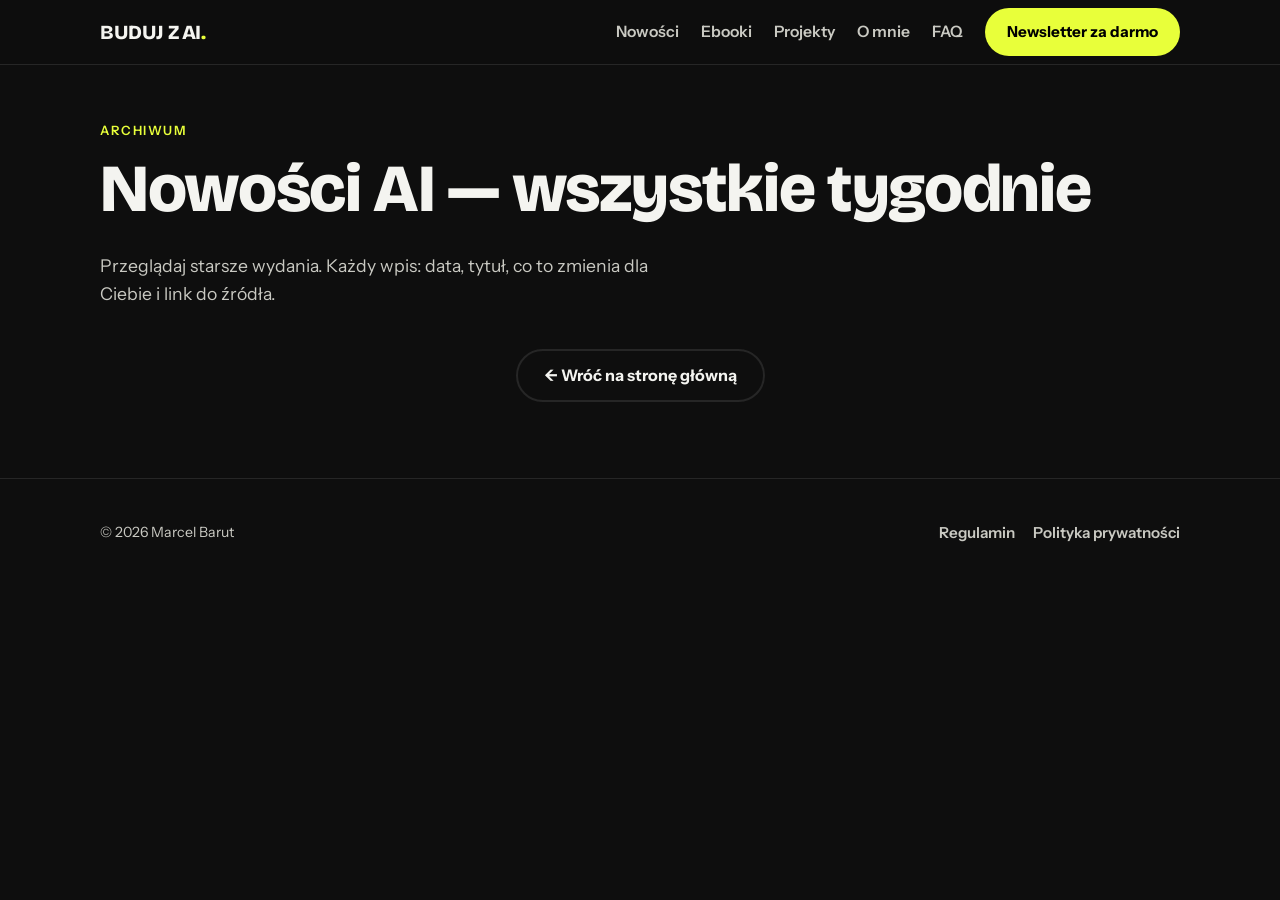
==== nowosci.html @ b07e2231 "Czysty publiczny HTML: placeholdery tylko w ?wip=1 (nie w zrodle) - Elementy niegotowe usuniete z pu" ====
<!DOCTYPE html>
<html lang="pl">
<head>
  <meta charset="UTF-8" />
  <meta name="viewport" content="width=device-width, initial-scale=1" />
  <title>Archiwum nowości AI | Buduj z AI</title>
  <meta name="description" content="Archiwum cotygodniowych nowości AI — wszystkie poprzednie tygodnie w jednym miejscu. Co się zmieniło i co to znaczy dla Ciebie." />
  <meta name="theme-color" content="#0E0E0E" />
  <link rel="canonical" href="https://marzenia42-png.github.io/buduj-z-ai/nowosci.html" />
  <meta property="og:type" content="website" />
  <meta property="og:locale" content="pl_PL" />
  <meta property="og:title" content="Archiwum nowości AI | Buduj z AI" />
  <meta property="og:description" content="Wszystkie cotygodniowe nowości AI w jednym miejscu." />
  <meta property="og:image" content="https://marzenia42-png.github.io/buduj-z-ai/og-image.png" />
  <link rel="preconnect" href="https://fonts.googleapis.com" />
  <link rel="preconnect" href="https://fonts.gstatic.com" crossorigin />
  <link href="https://fonts.googleapis.com/css2?family=Bricolage+Grotesque:opsz,wght@12..96,800&family=Instrument+Sans:wght@400;500;600;700&display=swap" rel="stylesheet" />
  <link rel="stylesheet" href="css/style.css" />
  <script>
  (function () {
    var q = new URLSearchParams(location.search);
    var wip = q.get("wip") === "1";
    var s = wip ? (q.get("styl") || localStorage.getItem("bza-styl") || "a") : "a";
    var file = s === "b" ? "css/editorial.css" : (s === "c" ? "css/light.css" : "css/motion.css");
    document.documentElement.setAttribute("data-styl", s);
    if (wip) document.documentElement.setAttribute("data-wip-mode", "1");
    document.write('<link rel="stylesheet" href="' + file + '" id="theme-extra">');
  })();
  </script>
</head>
<body>
  <a class="skip-link" href="#main">Przejdź do treści</a>

  <header class="header">
    <div class="kontener header__row">
      <a class="logo" href="index.html" aria-label="Buduj z AI — strona główna">BUDUJ Z AI<span class="kropka">.</span></a>
      <button id="nav-toggle" class="nav__toggle" aria-label="Menu" aria-expanded="false" aria-controls="nav">☰</button>
      <nav id="nav" class="nav" aria-label="Główna nawigacja">
        <ul class="nav__links">
          <li><a href="index.html#nowosci">Nowości</a></li>
          <li><a href="index.html#ebooki">Ebooki</a></li>
          <li><a href="index.html#projekty">Projekty</a></li>
          <li><a href="index.html#omnie">O mnie</a></li>
          <li><a href="index.html#faq">FAQ</a></li>
        </ul>
        <a class="btn btn--akcent btn--maly" href="index.html#newsletter">Newsletter za darmo</a>
      </nav>
    </div>
  </header>

  <main id="main">
    <section>
      <div class="kontener">
        <p class="nadtytul">Archiwum</p>
        <h1>Nowości AI — wszystkie tygodnie</h1>
        <p class="hero__sub">Przeglądaj starsze wydania. Każdy wpis: data, tytuł, co to zmienia dla Ciebie i link do źródła.</p>
        <div id="news-archiwum"></div>
        <div class="na-srodku-btn mt-40">
          <a class="btn btn--obrys" href="index.html">← Wróć na stronę główną</a>
        </div>
      </div>
    </section>
  </main>

  <footer class="footer">
    <div class="kontener footer__row">
      <small>© <span id="rok">2026</span> Marcel Barut</small>
      <ul class="footer__links" id="footer-links">
        <li><a href="regulamin.html">Regulamin</a></li>
        <li><a href="polityka-prywatnosci.html">Polityka prywatności</a></li>
      </ul>
    </div>
  </footer>

  <script src="js/config.js"></script>
  <script src="js/app.js"></script>
  <script src="js/wip.js"></script>
</body>
</html>
---- css/style.css ----
/* =========================================================================
   BUDUJ Z AI — arkusz stylów
   Mobile-first. Bez gradientów, bez bibliotek zewnętrznych.
   ========================================================================= */

:root {
  --tlo: #0E0E0E;
  --tekst: #F4F4F0;
  --tekst-2: #C9C9C2;
  --akcent: #E8FF3A;
  --karta: #161616;
  --ramka: #262626;
  --promien: 16px;
  --promien-maly: 12px;
  --maks: 1120px;
  --font-naglowek: "Bricolage Grotesque", system-ui, sans-serif;
  --font-tekst: "Instrument Sans", system-ui, -apple-system, sans-serif;
}

*,
*::before,
*::after { box-sizing: border-box; }

html { scroll-behavior: smooth; }

body {
  margin: 0;
  background: var(--tlo);
  color: var(--tekst);
  font-family: var(--font-tekst);
  font-size: 17px;
  line-height: 1.6;
  -webkit-font-smoothing: antialiased;
  text-rendering: optimizeLegibility;
}

img { max-width: 100%; height: auto; display: block; }

a { color: var(--akcent); text-decoration: none; }
a:hover { text-decoration: underline; }

h1, h2, h3 {
  font-family: var(--font-naglowek);
  font-weight: 800;
  line-height: 1.04;
  letter-spacing: -0.02em;
  margin: 0 0 0.4em;
}

h1 { font-size: clamp(2.2rem, 8vw, 4.2rem); }
h2 { font-size: clamp(1.7rem, 5.5vw, 2.8rem); }
h3 { font-size: clamp(1.15rem, 3.5vw, 1.5rem); }

p { margin: 0 0 1rem; color: var(--tekst-2); }

.kontener {
  width: 100%;
  max-width: var(--maks);
  margin: 0 auto;
  padding: 0 20px;
}

section { padding: 56px 0; }

.nadtytul {
  font-family: var(--font-tekst);
  font-weight: 600;
  text-transform: uppercase;
  letter-spacing: 0.12em;
  font-size: 0.8rem;
  color: var(--akcent);
  margin: 0 0 14px;
}

/* Pomijanie do treści (dostępność) */
.skip-link {
  position: absolute;
  left: -9999px;
  top: 0;
  background: var(--akcent);
  color: #000;
  padding: 10px 16px;
  border-radius: 8px;
  z-index: 200;
}
.skip-link:focus { left: 12px; top: 12px; }

/* Widoczny fokus dla klawiatury */
a:focus-visible,
button:focus-visible,
input:focus-visible,
.btn:focus-visible {
  outline: 3px solid var(--akcent);
  outline-offset: 3px;
}

/* ---------------------------------------------------------------- Przyciski */
.btn {
  display: inline-flex;
  align-items: center;
  justify-content: center;
  gap: 8px;
  min-height: 48px;
  padding: 12px 26px;
  border-radius: 999px;            /* pigułka */
  font-family: var(--font-tekst);
  font-weight: 700;
  font-size: 1rem;
  cursor: pointer;
  border: 2px solid transparent;
  transition: transform .12s ease, background .12s ease, color .12s ease;
}
.btn:hover { text-decoration: none; transform: translateY(-1px); }
.btn:active { transform: translateY(0); }

.btn--akcent { background: var(--akcent); color: #000; }
.btn--akcent:hover { background: #d7ef22; }

.btn--obrys {
  background: transparent;
  color: var(--tekst);
  border-color: var(--ramka);
}
.btn--obrys:hover { border-color: var(--tekst); }

.btn--maly { min-height: 44px; padding: 10px 20px; font-size: .95rem; }

.btn[disabled],
.btn--wylaczony {
  opacity: .55;
  cursor: not-allowed;
  pointer-events: none;
}

/* ---------------------------------------------------------------- Nagłówek */
.header {
  position: sticky;
  top: 0;
  z-index: 100;
  background: rgba(14, 14, 14, 0.9);
  backdrop-filter: saturate(140%) blur(8px);
  border-bottom: 1px solid var(--ramka);
}
.header__row {
  display: flex;
  align-items: center;
  justify-content: space-between;
  min-height: 64px;
  gap: 16px;
}
.logo {
  font-family: var(--font-naglowek);
  font-weight: 800;
  font-size: 1.25rem;
  letter-spacing: -0.02em;
  color: var(--tekst);
}
.logo:hover { text-decoration: none; }
.logo .kropka { color: var(--akcent); }

.nav { display: flex; align-items: center; gap: 22px; }
.nav__links { display: flex; align-items: center; gap: 22px; list-style: none; margin: 0; padding: 0; }
.nav__links a { color: var(--tekst-2); font-weight: 600; font-size: .98rem; }
.nav__links a:hover { color: var(--tekst); text-decoration: none; }

.nav__toggle {
  display: none;
  background: transparent;
  border: 1px solid var(--ramka);
  color: var(--tekst);
  border-radius: 10px;
  width: 46px;
  height: 46px;
  font-size: 1.3rem;
  cursor: pointer;
}

@media (max-width: 860px) {
  .nav__toggle { display: inline-flex; align-items: center; justify-content: center; }
  .nav {
    position: absolute;
    top: 64px;
    left: 0;
    right: 0;
    flex-direction: column;
    align-items: stretch;
    gap: 0;
    background: var(--tlo);
    border-bottom: 1px solid var(--ramka);
    padding: 10px 20px 20px;
    display: none;
  }
  .nav.otwarte { display: flex; }
  .nav__links { flex-direction: column; align-items: stretch; gap: 0; }
  .nav__links a { padding: 14px 0; border-bottom: 1px solid var(--ramka); }
  .nav .btn { margin-top: 14px; }
}

/* ---------------------------------------------------------------- Hero */
.hero { padding-top: 48px; }
.hero__grid { display: grid; gap: 40px; align-items: center; }
.hero__sub { font-size: 1.1rem; max-width: 46ch; }
.hero__akcje { display: flex; flex-wrap: wrap; gap: 12px; margin-top: 26px; }

@media (min-width: 900px) {
  .hero__grid { grid-template-columns: 1.1fr 0.9fr; gap: 56px; }
}

/* Wachlarz okładek w hero */
.waclarz {
  position: relative;
  display: flex;
  justify-content: center;
  align-items: center;
  min-height: 300px;
  padding: 20px 0;
}
.waclarz .cover { width: 180px; position: absolute; box-shadow: 0 18px 40px rgba(0,0,0,.5); }
.waclarz .cover:nth-child(1) { transform: rotate(-12deg) translateX(-80px) translateY(10px); z-index: 1; }
.waclarz .cover:nth-child(2) { transform: rotate(0deg); z-index: 3; }
.waclarz .cover:nth-child(3) { transform: rotate(12deg) translateX(80px) translateY(10px); z-index: 2; }
@media (min-width: 900px) {
  .waclarz .cover { width: 210px; }
}

/* ---------------------------------------------------------------- Okładka (generowana w kodzie) */
.cover {
  container-type: inline-size;         /* jednostki cqw skalują tekst do szerokości okładki */
  aspect-ratio: 3 / 4;
  border-radius: var(--promien-maly);
  border: 1px solid rgba(255,255,255,.12);
  padding: 9cqw;
  display: flex;
  flex-direction: column;
  justify-content: space-between;
  overflow: hidden;
  background: #000;
  color: #fff;
}
.cover__autor {
  font-family: var(--font-tekst);
  font-weight: 600;
  text-transform: lowercase;
  letter-spacing: 0.02em;
  font-size: 5.2cqw;
  line-height: 1.2;
  opacity: .85;
}
.cover__tytul {
  font-family: var(--font-naglowek);
  font-weight: 800;
  letter-spacing: -0.02em;
  line-height: 1.02;
  font-size: 13cqw;                    /* czytelne nawet w miniaturze 100 px */
}
.cover__pasek {
  height: 4.5cqw;
  width: 45%;
  border-radius: 999px;
  background: var(--akcent);
  margin-top: 6cqw;
}

/* ---------------------------------------------------------------- Siatki / karty */
.siatka { display: grid; gap: 20px; }
.siatka--3 { grid-template-columns: 1fr; }
.siatka--ebooki { grid-template-columns: 1fr; }
@media (min-width: 620px) {
  .siatka--3 { grid-template-columns: repeat(2, 1fr); }
  .siatka--ebooki { grid-template-columns: repeat(2, 1fr); }
}
@media (min-width: 940px) {
  .siatka--3 { grid-template-columns: repeat(3, 1fr); }
  .siatka--ebooki { grid-template-columns: repeat(2, 1fr); }
}

.karta {
  background: var(--karta);
  border: 1px solid var(--ramka);
  border-radius: var(--promien);
  padding: 22px;
}

/* Karta nowości */
.news__data { font-size: .85rem; color: var(--akcent); font-weight: 600; margin-bottom: 8px; }
.news__tytul { font-size: 1.15rem; margin-bottom: 8px; }
.news__link { font-weight: 600; font-size: .95rem; }

/* ---------------------------------------------------------------- Jak to działa */
.kroki { display: grid; gap: 16px; grid-template-columns: 1fr; counter-reset: krok; }
@media (min-width: 720px) { .kroki { grid-template-columns: repeat(4, 1fr); } }
.krok { background: var(--karta); border: 1px solid var(--ramka); border-radius: var(--promien); padding: 20px; }
.krok__num {
  display: inline-flex; align-items: center; justify-content: center;
  width: 36px; height: 36px; border-radius: 999px;
  background: var(--akcent); color: #000; font-weight: 800; font-family: var(--font-naglowek);
  margin-bottom: 12px;
}
.krok__tekst { color: var(--tekst); font-weight: 600; }

/* ---------------------------------------------------------------- Ebooki */
.ebook { display: flex; flex-direction: column; gap: 16px; }
.ebook__cover { width: 100%; max-width: 160px; }
.ebook__tytul { font-size: 1.25rem; }
.ebook__punkty { list-style: none; margin: 4px 0 0; padding: 0; }
.ebook__punkty li { position: relative; padding-left: 24px; color: var(--tekst-2); margin-bottom: 8px; }
.ebook__punkty li::before {
  content: ""; position: absolute; left: 0; top: .55em;
  width: 10px; height: 10px; border-radius: 2px; background: var(--akcent);
}
.ebook__stopka { display: flex; align-items: center; justify-content: space-between; gap: 12px; margin-top: auto; flex-wrap: wrap; }
.ebook__cena { font-family: var(--font-naglowek); font-weight: 800; font-size: 1.4rem; color: var(--tekst); }
.badge {
  display: inline-block; font-size: .72rem; font-weight: 700; text-transform: uppercase;
  letter-spacing: .08em; padding: 5px 10px; border-radius: 999px;
  border: 1px solid var(--ramka); color: var(--tekst-2);
}
.badge--wkrotce { border-color: var(--akcent); color: var(--akcent); }

@media (min-width: 620px) {
  .ebook { flex-direction: row; }
  .ebook__cover { flex: 0 0 150px; }
  .ebook__tresc { flex: 1; display: flex; flex-direction: column; }
}

/* ---------------------------------------------------------------- Newsletter */
.newsletter { background: var(--akcent); color: #000; border-radius: var(--promien); padding: 40px 24px; }
.newsletter h2, .newsletter p { color: #000; }
.newsletter p { opacity: .85; }
.newsletter__form { display: grid; gap: 14px; max-width: 520px; margin-top: 22px; }
.pole { display: flex; flex-direction: column; gap: 6px; }
.pole label { font-weight: 700; font-size: .9rem; }
.pole input[type="email"] {
  min-height: 48px; padding: 12px 16px; border-radius: 12px;
  border: 2px solid #000; background: #fff; color: #000; font-size: 1rem; font-family: var(--font-tekst);
}
.zgoda { display: flex; align-items: flex-start; gap: 10px; font-size: .9rem; }
.zgoda input { width: 22px; height: 22px; margin-top: 2px; flex: 0 0 auto; accent-color: #000; }
.zgoda label { font-weight: 500; }
.zgoda a { color: #000; text-decoration: underline; font-weight: 700; }
.newsletter .btn--ciemny { background: #000; color: var(--akcent); border-color: #000; }
.newsletter .btn--ciemny:hover { background: #111; }
.komunikat { font-weight: 700; margin: 4px 0 0; min-height: 1.2em; }
.komunikat--ok { color: #0a5d00; }
.komunikat--blad { color: #8a0000; }
.newsletter__wkrotce {
  font-family: var(--font-naglowek); font-weight: 800; letter-spacing: -0.01em;
  font-size: 1.3rem; color: #000; margin: 22px 0 0;
}

/* ---------------------------------------------------------------- O mnie */
.omnie__grid { display: grid; gap: 28px; align-items: center; }
/* 2 kolumny tylko gdy zdjęcie jest obecne (wstrzykiwane w ?wip=1) */
@media (min-width: 760px) { .omnie__grid:has(.omnie__foto) { grid-template-columns: 240px 1fr; } }
.omnie__foto {
  aspect-ratio: 1 / 1; border-radius: var(--promien); border: 1px dashed var(--ramka);
  background: var(--karta); display: flex; align-items: center; justify-content: center;
  color: var(--tekst-2); text-align: center; padding: 20px; font-size: .9rem;
}

/* ---------------------------------------------------------------- Fragment ebooka */
.fragment {
  background: #F4F4F0; color: #16160f; border-radius: var(--promien);
  padding: 34px 28px; font-family: Georgia, "Times New Roman", serif; line-height: 1.7;
}
.fragment h3 { font-family: Georgia, serif; color: #16160f; letter-spacing: 0; }
.fragment p { color: #2a2a22; }
.fragment__etykieta { font-family: var(--font-tekst); font-weight: 700; text-transform: uppercase; letter-spacing: .1em; font-size: .72rem; color: #5a5a44; margin-bottom: 10px; }

/* ---------------------------------------------------------------- Opinie */
.opinia {
  border: 1px dashed var(--ramka); border-radius: var(--promien);
  padding: 28px; color: var(--tekst-2); min-height: 150px;
  display: flex; align-items: center; justify-content: center; text-align: center;
}

/* ---------------------------------------------------------------- FAQ */
.faq details {
  border: 1px solid var(--ramka); border-radius: var(--promien-maly);
  padding: 4px 18px; margin-bottom: 12px; background: var(--karta);
}
.faq summary {
  cursor: pointer; font-family: var(--font-naglowek); font-weight: 800; letter-spacing: -0.01em;
  font-size: 1.1rem; padding: 14px 0; list-style: none; display: flex; justify-content: space-between; align-items: center; gap: 12px;
}
.faq summary::-webkit-details-marker { display: none; }
.faq summary::after { content: "+"; color: var(--akcent); font-size: 1.5rem; }
.faq details[open] summary::after { content: "–"; }
.faq details p { padding-bottom: 14px; margin: 0; }

/* ---------------------------------------------------------------- Stopka */
.footer { border-top: 1px solid var(--ramka); padding: 40px 0; margin-top: 20px; }
.footer__row { display: flex; flex-wrap: wrap; gap: 20px; justify-content: space-between; align-items: center; }
.footer__links { display: flex; flex-wrap: wrap; gap: 18px; list-style: none; margin: 0; padding: 0; }
.footer__links a { color: var(--tekst-2); font-weight: 600; font-size: .95rem; }
.footer__links a:hover { color: var(--tekst); text-decoration: none; }
.footer small { color: var(--tekst-2); }

/* ---------------------------------------------------------------- Sekcja nagłówek */
.sekcja__head { margin-bottom: 28px; max-width: 60ch; }
.sekcja__head p { margin-top: 6px; }

/* ---------------------------------------------------------------- Tekst prawny (regulamin / polityka) */
.proza { max-width: 760px; }
.proza h2 { margin-top: 40px; }
.proza h3 { margin-top: 26px; }
.proza p, .proza li { color: var(--tekst-2); }
.proza ul, .proza ol { padding-left: 22px; }
.proza li { margin-bottom: 8px; }
.uzupelnij {
  background: rgba(232,255,58,.14); border: 1px solid var(--akcent);
  border-radius: 8px; padding: 2px 8px; color: var(--tekst); font-weight: 600;
}

/* ---------------------------------------------------------------- Pasek tematów (możliwości) */
.topics { border-top: 1px solid var(--ramka); border-bottom: 1px solid var(--ramka); padding: 18px 0; overflow: hidden; }
.topics__row { display: flex; flex-wrap: wrap; gap: 10px; justify-content: center; }
.chip {
  display: inline-flex; align-items: center; gap: 8px;
  padding: 8px 16px; border-radius: 999px;
  border: 1px solid var(--ramka); background: var(--karta);
  color: var(--tekst-2); font-weight: 600; font-size: .9rem;
}
.chip .kropka { color: var(--akcent); }

/* ---------------------------------------------------------------- Projekty / aplikacje (showcase) */
.projekt {
  display: grid; gap: 22px; align-items: center;
  background: var(--karta); border: 1px solid var(--ramka); border-radius: var(--promien);
  padding: 24px; margin-bottom: 20px;
}
@media (min-width: 760px) { .projekt { grid-template-columns: 220px 1fr; } .projekt--odwrot { grid-template-columns: 1fr 220px; } .projekt--odwrot .projekt__media { order: 2; } }
.projekt__tytul { font-size: 1.4rem; margin-bottom: 4px; }
.projekt__meta { display: flex; flex-wrap: wrap; gap: 8px; margin: 2px 0 12px; }
.projekt__akcje { display: flex; flex-wrap: wrap; gap: 10px; margin-top: 16px; }

/* Telefon-makieta renderowana w CSS (bez obrazka) */
.telefon {
  width: 180px; margin: 0 auto; aspect-ratio: 9 / 18;
  border-radius: 28px; border: 7px solid #000;
  background: var(--tlo); box-shadow: 0 16px 40px rgba(0,0,0,.5);
  position: relative; overflow: hidden; display: flex; flex-direction: column;
}
.telefon__ekran { flex: 1; padding: 16px 14px; display: flex; flex-direction: column; gap: 10px; }
.telefon__top { display: flex; align-items: center; justify-content: space-between; font-size: .7rem; color: var(--tekst-2); }
.telefon__xp { font-weight: 800; font-family: var(--font-naglowek); color: var(--akcent); }
.telefon__awatar {
  width: 56px; height: 56px; border-radius: 50%; margin: 6px auto 2px;
  background: var(--akcent); color: #000; display: flex; align-items: center; justify-content: center;
  font-family: var(--font-naglowek); font-weight: 800; font-size: 1.3rem;
}
.telefon__linia { height: 10px; border-radius: 6px; background: var(--karta); border: 1px solid var(--ramka); }
.telefon__linia--k { width: 70%; }
.telefon__pasek { height: 10px; border-radius: 999px; background: #000; border: 1px solid var(--ramka); overflow: hidden; }
.telefon__pasek span { display: block; height: 100%; width: 62%; background: var(--akcent); }
.telefon__btn { margin-top: auto; text-align: center; background: var(--akcent); color: #000; font-weight: 800; border-radius: 999px; padding: 8px; font-size: .8rem; }

/* ---------------------------------------------------------------- Pomocnicze */
.srodek { text-align: center; }
.mt-40 { margin-top: 40px; }
.na-srodku-btn { display: flex; justify-content: center; }
.wizualnie-ukryte {
  position: absolute; width: 1px; height: 1px; padding: 0; margin: -1px;
  overflow: hidden; clip: rect(0,0,0,0); white-space: nowrap; border: 0;
}

/* Elementy niegotowe (z [NAWIASAMI]) — ukryte na live.
   Odsłania je flaga POKAZ_WIP w js/config.js lub ?wip=1 w adresie. */
[data-wip] { display: none !important; }

/* ---------------------------------------------------------------- Przełącznik stylów */
.styl-switch {
  position: fixed; z-index: 150; right: 14px; bottom: 14px;
  display: flex; align-items: center; gap: 6px;
  background: rgba(22,22,22,.92); border: 1px solid var(--ramka);
  border-radius: 999px; padding: 6px 8px; backdrop-filter: blur(6px);
  box-shadow: 0 8px 24px rgba(0,0,0,.4);
}
.styl-switch__label { font-size: .78rem; color: var(--tekst-2); font-weight: 600; padding-left: 6px; }
.styl-switch button {
  border: 1px solid var(--ramka); background: transparent; color: var(--tekst);
  border-radius: 999px; padding: 7px 12px; font-size: .82rem; font-weight: 700;
  cursor: pointer; min-height: 36px; font-family: var(--font-tekst);
}
.styl-switch button:hover { border-color: var(--tekst); }
.styl-switch button[aria-pressed="true"] { background: var(--akcent); color: #000; border-color: var(--akcent); }
@media (max-width: 520px) {
  .styl-switch { right: 8px; bottom: 8px; padding: 5px 6px; gap: 4px; }
  .styl-switch__label { display: none; }
  .styl-switch button { padding: 7px 10px; font-size: .78rem; }
}

@media (prefers-reduced-motion: reduce) {
  * { scroll-behavior: auto !important; transition: none !important; }
}
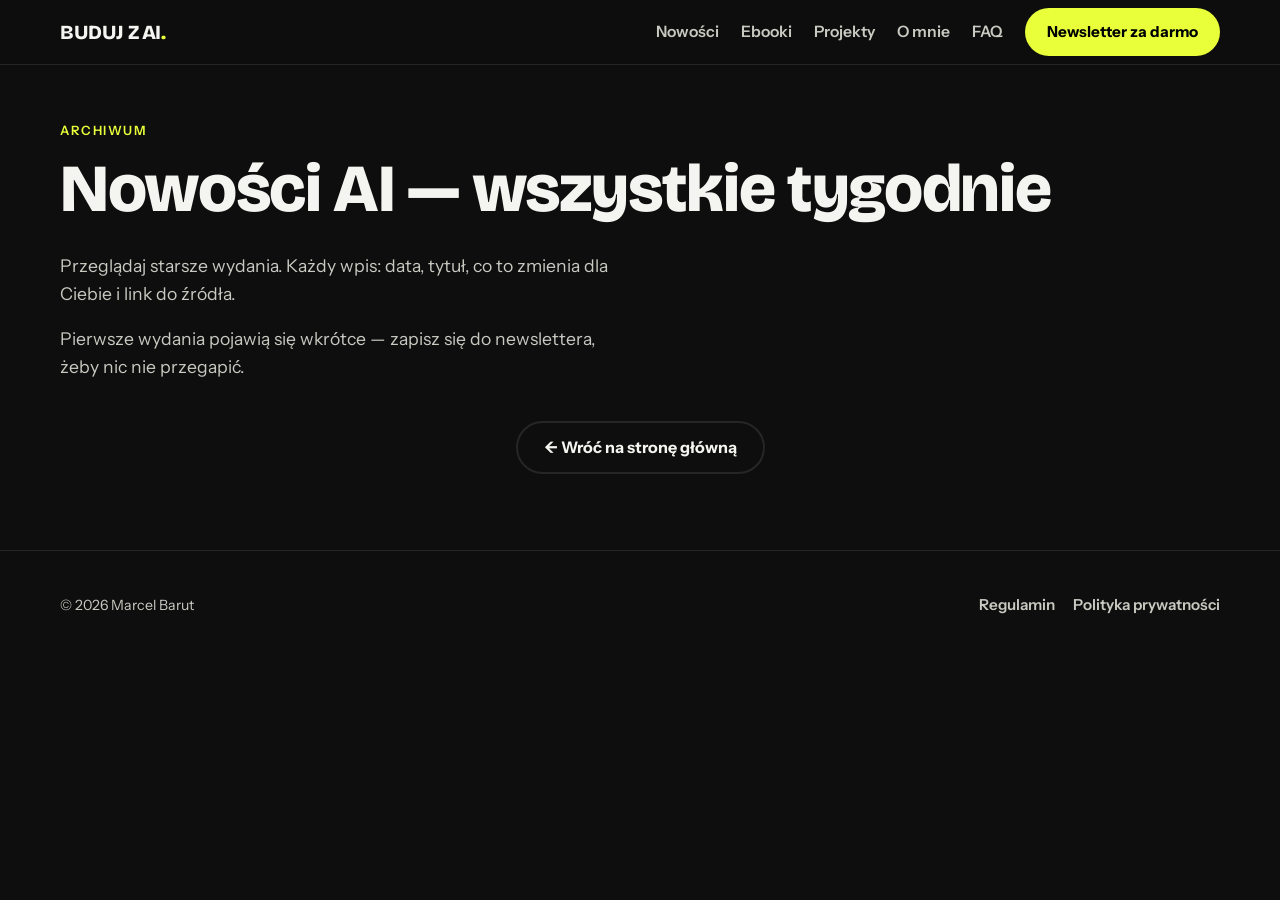
==== commit 80897fe0: "Fix cache + uklad + puste sekcje; zrzuty weryfikacyjne w _review - Cache-busting: wszystkie CSS/JS/J" ====
--- a/nowosci.html
+++ b/nowosci.html
@@ -15,7 +15,7 @@
   <link rel="preconnect" href="https://fonts.googleapis.com" />
   <link rel="preconnect" href="https://fonts.gstatic.com" crossorigin />
   <link href="https://fonts.googleapis.com/css2?family=Bricolage+Grotesque:opsz,wght@12..96,800&family=Instrument+Sans:wght@400;500;600;700&display=swap" rel="stylesheet" />
-  <link rel="stylesheet" href="css/style.css" />
+  <link rel="stylesheet" href="css/style.css?v=7" />
   <script>
   (function () {
     var q = new URLSearchParams(location.search);
@@ -24,7 +24,7 @@
     var file = s === "b" ? "css/editorial.css" : (s === "c" ? "css/light.css" : "css/motion.css");
     document.documentElement.setAttribute("data-styl", s);
     if (wip) document.documentElement.setAttribute("data-wip-mode", "1");
-    document.write('<link rel="stylesheet" href="' + file + '" id="theme-extra">');
+    document.write('<link rel="stylesheet" href="' + file + '?v=7" id="theme-extra">');
   })();
   </script>
 </head>
@@ -72,8 +72,8 @@
     </div>
   </footer>
 
-  <script src="js/config.js"></script>
-  <script src="js/app.js"></script>
-  <script src="js/wip.js"></script>
+  <script src="js/config.js?v=7"></script>
+  <script src="js/app.js?v=7"></script>
+  <script src="js/wip.js?v=7"></script>
 </body>
 </html>
--- a/css/style.css
+++ b/css/style.css
@@ -12,7 +12,7 @@
   --ramka: #262626;
   --promien: 16px;
   --promien-maly: 12px;
-  --maks: 1120px;
+  --maks: 1200px;
   --font-naglowek: "Bricolage Grotesque", system-ui, sans-serif;
   --font-tekst: "Instrument Sans", system-ui, -apple-system, sans-serif;
 }
@@ -30,6 +30,7 @@
   font-family: var(--font-tekst);
   font-size: 17px;
   line-height: 1.6;
+  overflow-x: hidden;            /* żaden element nie wywołuje poziomego scrolla */
   -webkit-font-smoothing: antialiased;
   text-rendering: optimizeLegibility;
 }
@@ -45,10 +46,11 @@
   line-height: 1.04;
   letter-spacing: -0.02em;
   margin: 0 0 0.4em;
-}
-
-h1 { font-size: clamp(2.2rem, 8vw, 4.2rem); }
-h2 { font-size: clamp(1.7rem, 5.5vw, 2.8rem); }
+  overflow-wrap: break-word;       /* długie słowa nie rozpychają layoutu */
+}
+
+h1 { font-size: clamp(1.85rem, 7vw, 4.2rem); }
+h2 { font-size: clamp(1.55rem, 5vw, 2.8rem); }
 h3 { font-size: clamp(1.15rem, 3.5vw, 1.5rem); }
 
 p { margin: 0 0 1rem; color: var(--tekst-2); }
@@ -198,7 +200,8 @@
 
 /* ---------------------------------------------------------------- Hero */
 .hero { padding-top: 48px; }
-.hero__grid { display: grid; gap: 40px; align-items: center; }
+.hero__grid { display: grid; grid-template-columns: 1fr; gap: 40px; align-items: center; }
+.hero__grid > * { min-width: 0; }   /* pozwól kolumnie się zwęzić (tekst zawija, brak poziomego overflow) */
 .hero__sub { font-size: 1.1rem; max-width: 46ch; }
 .hero__akcje { display: flex; flex-wrap: wrap; gap: 12px; margin-top: 26px; }
 
@@ -206,7 +209,7 @@
   .hero__grid { grid-template-columns: 1.1fr 0.9fr; gap: 56px; }
 }
 
-/* Wachlarz okładek w hero */
+/* Wachlarz okładek w hero — stała, umiarkowana szerokość, obok tekstu (nie na nim) */
 .waclarz {
   position: relative;
   display: flex;
@@ -214,13 +217,17 @@
   align-items: center;
   min-height: 300px;
   padding: 20px 0;
-}
-.waclarz .cover { width: 180px; position: absolute; box-shadow: 0 18px 40px rgba(0,0,0,.5); }
-.waclarz .cover:nth-child(1) { transform: rotate(-12deg) translateX(-80px) translateY(10px); z-index: 1; }
+  max-width: 100%;
+  overflow: hidden;
+}
+.waclarz .cover { width: 150px; position: absolute; box-shadow: 0 18px 40px rgba(0,0,0,.5); }
+.waclarz .cover:nth-child(1) { transform: rotate(-11deg) translateX(-62px) translateY(10px); z-index: 1; }
 .waclarz .cover:nth-child(2) { transform: rotate(0deg); z-index: 3; }
-.waclarz .cover:nth-child(3) { transform: rotate(12deg) translateX(80px) translateY(10px); z-index: 2; }
+.waclarz .cover:nth-child(3) { transform: rotate(11deg) translateX(62px) translateY(10px); z-index: 2; }
 @media (min-width: 900px) {
-  .waclarz .cover { width: 210px; }
+  .waclarz .cover { width: 180px; }        /* max ~260 px łącznie z rozsunięciem */
+  .waclarz .cover:nth-child(1) { transform: rotate(-11deg) translateX(-74px) translateY(10px); }
+  .waclarz .cover:nth-child(3) { transform: rotate(11deg) translateX(74px) translateY(10px); }
 }
 
 /* ---------------------------------------------------------------- Okładka (generowana w kodzie) */
@@ -300,7 +307,9 @@
 
 /* ---------------------------------------------------------------- Ebooki */
 .ebook { display: flex; flex-direction: column; gap: 16px; }
-.ebook__cover { width: 100%; max-width: 160px; }
+.ebook__cover { width: 100%; max-width: 140px; }
+/* Okładka ebooka: proporcja 5/8 w ograniczonym kontenerze (nigdy cała karta) */
+.ebook__cover .cover { aspect-ratio: 5 / 8; }
 .ebook__tytul { font-size: 1.25rem; }
 .ebook__punkty { list-style: none; margin: 4px 0 0; padding: 0; }
 .ebook__punkty li { position: relative; padding-left: 24px; color: var(--tekst-2); margin-bottom: 8px; }
@@ -318,9 +327,9 @@
 .badge--wkrotce { border-color: var(--akcent); color: var(--akcent); }
 
 @media (min-width: 620px) {
-  .ebook { flex-direction: row; }
-  .ebook__cover { flex: 0 0 150px; }
-  .ebook__tresc { flex: 1; display: flex; flex-direction: column; }
+  .ebook { flex-direction: row; align-items: flex-start; }
+  .ebook__cover { flex: 0 0 140px; width: 140px; }
+  .ebook__tresc { flex: 1; min-width: 0; display: flex; flex-direction: column; }
 }
 
 /* ---------------------------------------------------------------- Newsletter */
@@ -349,7 +358,8 @@
 }
 
 /* ---------------------------------------------------------------- O mnie */
-.omnie__grid { display: grid; gap: 28px; align-items: center; }
+.omnie__grid { display: grid; grid-template-columns: 1fr; gap: 28px; align-items: center; }
+.omnie__grid > * { min-width: 0; }
 /* 2 kolumny tylko gdy zdjęcie jest obecne (wstrzykiwane w ?wip=1) */
 @media (min-width: 760px) { .omnie__grid:has(.omnie__foto) { grid-template-columns: 240px 1fr; } }
 .omnie__foto {
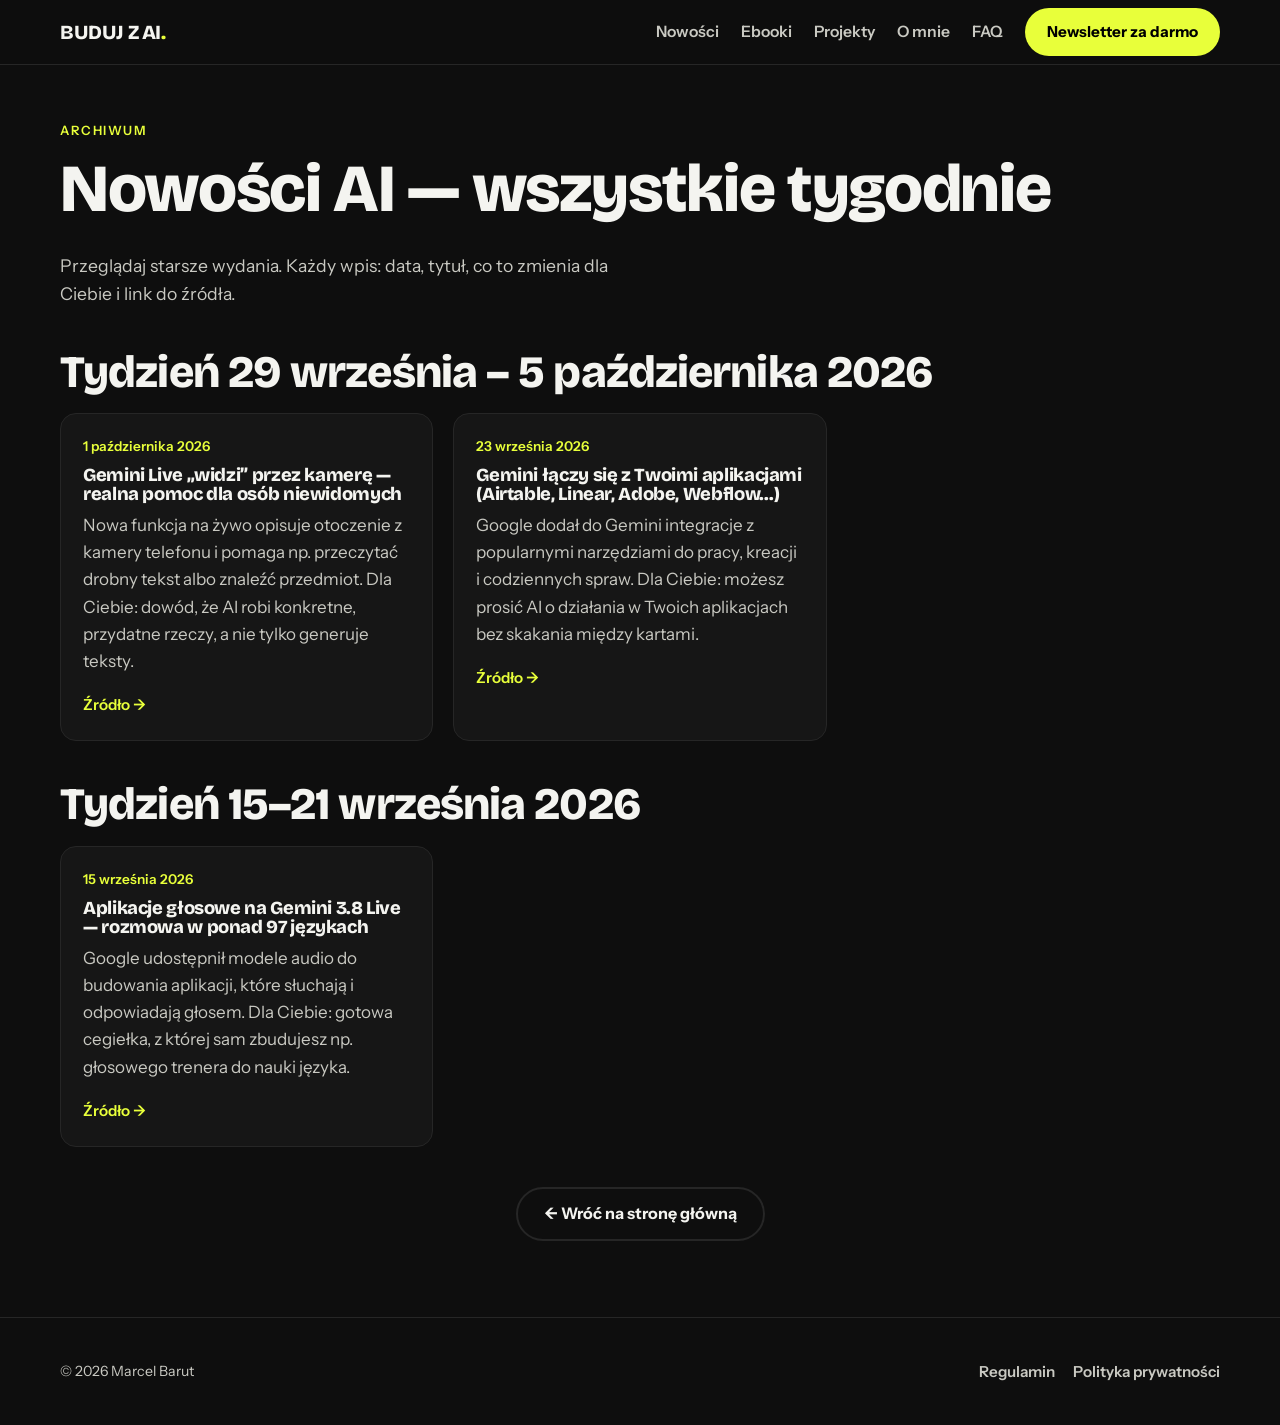
==== commit 916541b5: "Backlog: 3 realne nowosci AI ze zrodlami (blog.google, zweryfikowane URL) + checklista 10 promptow P" ====
--- a/nowosci.html
+++ b/nowosci.html
@@ -15,7 +15,7 @@
   <link rel="preconnect" href="https://fonts.googleapis.com" />
   <link rel="preconnect" href="https://fonts.gstatic.com" crossorigin />
   <link href="https://fonts.googleapis.com/css2?family=Bricolage+Grotesque:opsz,wght@12..96,800&family=Instrument+Sans:wght@400;500;600;700&display=swap" rel="stylesheet" />
-  <link rel="stylesheet" href="css/style.css?v=7" />
+  <link rel="stylesheet" href="css/style.css?v=9" />
   <script>
   (function () {
     var q = new URLSearchParams(location.search);
@@ -24,7 +24,7 @@
     var file = s === "b" ? "css/editorial.css" : (s === "c" ? "css/light.css" : "css/motion.css");
     document.documentElement.setAttribute("data-styl", s);
     if (wip) document.documentElement.setAttribute("data-wip-mode", "1");
-    document.write('<link rel="stylesheet" href="' + file + '?v=7" id="theme-extra">');
+    document.write('<link rel="stylesheet" href="' + file + '?v=9" id="theme-extra">');
   })();
   </script>
 </head>
@@ -72,8 +72,8 @@
     </div>
   </footer>
 
-  <script src="js/config.js?v=7"></script>
-  <script src="js/app.js?v=7"></script>
-  <script src="js/wip.js?v=7"></script>
+  <script src="js/config.js?v=9"></script>
+  <script src="js/app.js?v=9"></script>
+  <script src="js/wip.js?v=9"></script>
 </body>
 </html>
--- a/css/style.css
+++ b/css/style.css
@@ -230,42 +230,22 @@
   .waclarz .cover:nth-child(3) { transform: rotate(11deg) translateX(74px) translateY(10px); }
 }
 
-/* ---------------------------------------------------------------- Okładka (generowana w kodzie) */
+/* ---------------------------------------------------------------- Okładka ebooka (ilustracja WebP) */
 .cover {
-  container-type: inline-size;         /* jednostki cqw skalują tekst do szerokości okładki */
-  aspect-ratio: 3 / 4;
+  display: block;
+  width: 100%;
+  aspect-ratio: 5 / 8;
+  object-fit: cover;
   border-radius: var(--promien-maly);
   border: 1px solid rgba(255,255,255,.12);
-  padding: 9cqw;
-  display: flex;
-  flex-direction: column;
-  justify-content: space-between;
-  overflow: hidden;
-  background: #000;
-  color: #fff;
-}
-.cover__autor {
-  font-family: var(--font-tekst);
-  font-weight: 600;
-  text-transform: lowercase;
-  letter-spacing: 0.02em;
-  font-size: 5.2cqw;
-  line-height: 1.2;
-  opacity: .85;
-}
-.cover__tytul {
-  font-family: var(--font-naglowek);
-  font-weight: 800;
-  letter-spacing: -0.02em;
-  line-height: 1.02;
-  font-size: 13cqw;                    /* czytelne nawet w miniaturze 100 px */
-}
-.cover__pasek {
-  height: 4.5cqw;
-  width: 45%;
-  border-radius: 999px;
-  background: var(--akcent);
-  margin-top: 6cqw;
+  background: #161616;
+}
+/* Zastępcza okładka projektu (tylko w ?wip=1 dla niewypełnionych projektów) */
+.projekt-cover-ph {
+  display: flex; align-items: center; justify-content: center; text-align: center;
+  aspect-ratio: 5 / 8; border-radius: var(--promien-maly);
+  border: 1px dashed var(--ramka); background: var(--karta);
+  color: var(--tekst-2); padding: 16px; font-weight: 600;
 }
 
 /* ---------------------------------------------------------------- Siatki / karty */
@@ -306,10 +286,9 @@
 .krok__tekst { color: var(--tekst); font-weight: 600; }
 
 /* ---------------------------------------------------------------- Ebooki */
-.ebook { display: flex; flex-direction: column; gap: 16px; }
-.ebook__cover { width: 100%; max-width: 140px; }
-/* Okładka ebooka: proporcja 5/8 w ograniczonym kontenerze (nigdy cała karta) */
-.ebook__cover .cover { aspect-ratio: 5 / 8; }
+/* Karta ebooka: grid — okładka (stała kolumna) obok tekstu, nigdy nakładanie */
+.ebook { display: grid; grid-template-columns: 1fr; gap: 16px; }
+.ebook__cover { width: 100%; max-width: 180px; margin: 0 auto; }
 .ebook__tytul { font-size: 1.25rem; }
 .ebook__punkty { list-style: none; margin: 4px 0 0; padding: 0; }
 .ebook__punkty li { position: relative; padding-left: 24px; color: var(--tekst-2); margin-bottom: 8px; }
@@ -327,9 +306,9 @@
 .badge--wkrotce { border-color: var(--akcent); color: var(--akcent); }
 
 @media (min-width: 620px) {
-  .ebook { flex-direction: row; align-items: flex-start; }
-  .ebook__cover { flex: 0 0 140px; width: 140px; }
-  .ebook__tresc { flex: 1; min-width: 0; display: flex; flex-direction: column; }
+  .ebook { grid-template-columns: 180px 1fr; gap: 24px; align-items: start; }
+  .ebook__cover { max-width: 180px; margin: 0; }
+  .ebook__tresc { min-width: 0; display: flex; flex-direction: column; }
 }
 
 /* ---------------------------------------------------------------- Newsletter */
@@ -356,6 +335,8 @@
   font-family: var(--font-naglowek); font-weight: 800; letter-spacing: -0.01em;
   font-size: 1.3rem; color: #000; margin: 22px 0 0;
 }
+.newsletter__pobierz { color: #000; font-weight: 600; margin: 14px 0 0; }
+.newsletter__pobierz a { color: #000; font-weight: 800; text-decoration: underline; }
 
 /* ---------------------------------------------------------------- O mnie */
 .omnie__grid { display: grid; grid-template-columns: 1fr; gap: 28px; align-items: center; }
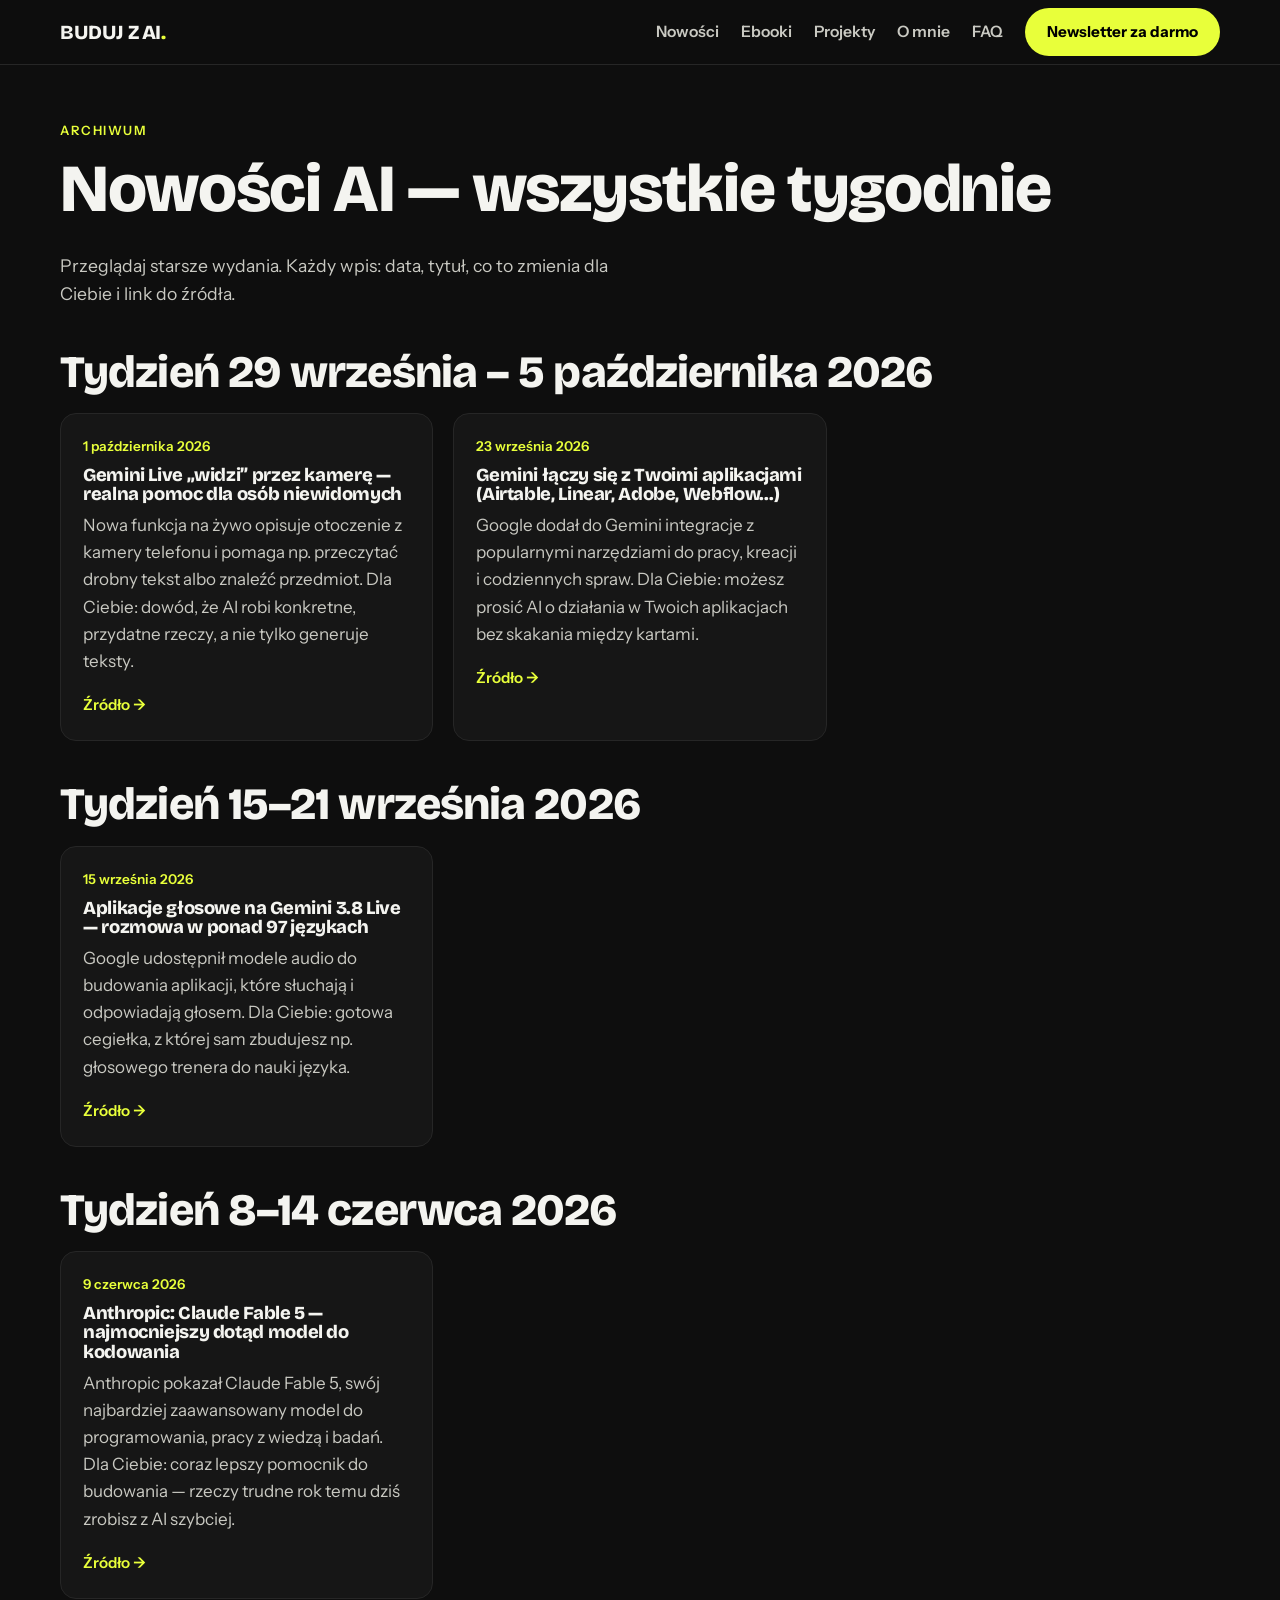
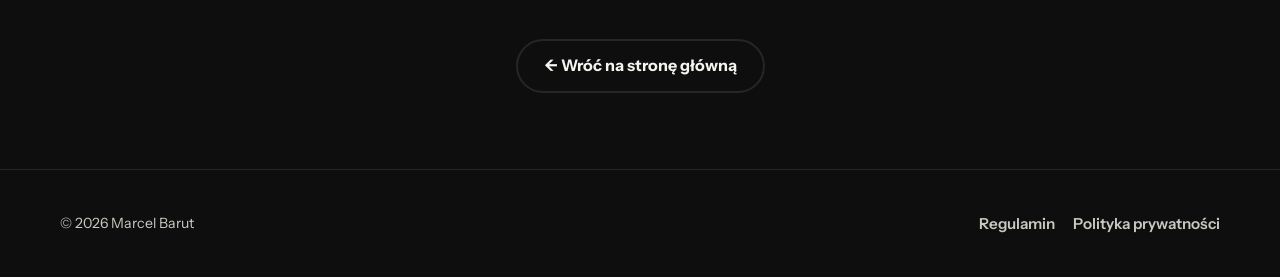
==== commit d3ee226d: "Nowosc Fable 5 (anthropic, zweryf.); pelny regulamin+polityka publicznie (pola do uzupelnienia, bez " ====
--- a/nowosci.html
+++ b/nowosci.html
@@ -15,7 +15,7 @@
   <link rel="preconnect" href="https://fonts.googleapis.com" />
   <link rel="preconnect" href="https://fonts.gstatic.com" crossorigin />
   <link href="https://fonts.googleapis.com/css2?family=Bricolage+Grotesque:opsz,wght@12..96,800&family=Instrument+Sans:wght@400;500;600;700&display=swap" rel="stylesheet" />
-  <link rel="stylesheet" href="css/style.css?v=9" />
+  <link rel="stylesheet" href="css/style.css?v=10" />
   <script>
   (function () {
     var q = new URLSearchParams(location.search);
@@ -24,7 +24,7 @@
     var file = s === "b" ? "css/editorial.css" : (s === "c" ? "css/light.css" : "css/motion.css");
     document.documentElement.setAttribute("data-styl", s);
     if (wip) document.documentElement.setAttribute("data-wip-mode", "1");
-    document.write('<link rel="stylesheet" href="' + file + '?v=9" id="theme-extra">');
+    document.write('<link rel="stylesheet" href="' + file + '?v=10" id="theme-extra">');
   })();
   </script>
 </head>
@@ -72,8 +72,8 @@
     </div>
   </footer>
 
-  <script src="js/config.js?v=9"></script>
-  <script src="js/app.js?v=9"></script>
-  <script src="js/wip.js?v=9"></script>
+  <script src="js/config.js?v=10"></script>
+  <script src="js/app.js?v=10"></script>
+  <script src="js/wip.js?v=10"></script>
 </body>
 </html>
--- a/css/style.css
+++ b/css/style.css
@@ -421,6 +421,9 @@
   padding: 24px; margin-bottom: 20px;
 }
 @media (min-width: 760px) { .projekt { grid-template-columns: 220px 1fr; } .projekt--odwrot { grid-template-columns: 1fr 220px; } .projekt--odwrot .projekt__media { order: 2; } }
+/* Projekt bez makiety/zrzutów — sama treść na pełną szerokość */
+.projekt--tekst, .projekt--tekst > * { grid-template-columns: 1fr; }
+.projekt--tekst { display: block; }
 .projekt__tytul { font-size: 1.4rem; margin-bottom: 4px; }
 .projekt__meta { display: flex; flex-wrap: wrap; gap: 8px; margin: 2px 0 12px; }
 .projekt__akcje { display: flex; flex-wrap: wrap; gap: 10px; margin-top: 16px; }
@@ -446,6 +449,35 @@
 .telefon__pasek span { display: block; height: 100%; width: 62%; background: var(--akcent); }
 .telefon__btn { margin-top: auto; text-align: center; background: var(--akcent); color: #000; font-weight: 800; border-radius: 999px; padding: 8px; font-size: .8rem; }
 
+/* ---------------------------------------------------------------- Zobacz AI w akcji (symulacja) */
+.demo-grid { display: grid; grid-template-columns: 1fr; gap: 20px; }
+.demo-grid > * { min-width: 0; }
+@media (min-width: 820px) { .demo-grid { grid-template-columns: 1.25fr .75fr; gap: 28px; align-items: start; } }
+.agent-chat { background: var(--karta); border: 1px solid var(--ramka); border-radius: var(--promien); overflow: hidden; }
+.agent-chat__top { display: flex; align-items: center; gap: 10px; padding: 14px 18px; border-bottom: 1px solid var(--ramka); font-weight: 700; }
+.agent-chat__badge { margin-left: auto; }
+.agent-chat__dot { width: 10px; height: 10px; border-radius: 50%; background: var(--akcent); animation: bza-dot 1.8s infinite; }
+@keyframes bza-dot { 0%,100% { box-shadow: 0 0 0 0 rgba(232,255,58,.5); } 50% { box-shadow: 0 0 0 7px rgba(232,255,58,0); } }
+.agent-chat__body { padding: 18px; display: flex; flex-direction: column; gap: 12px; min-height: 300px; }
+.msg { max-width: 88%; padding: 12px 16px; border-radius: 14px; line-height: 1.5; }
+.msg--user { align-self: flex-end; background: #23231a; border: 1px solid var(--ramka); color: var(--tekst); border-bottom-right-radius: 4px; }
+.msg--bot { align-self: flex-start; background: #101010; border: 1px solid var(--ramka); color: var(--tekst); border-bottom-left-radius: 4px; white-space: pre-line; min-width: 52px; }
+.typing i { display: inline-block; width: 8px; height: 8px; margin: 0 2px; border-radius: 50%; background: var(--tekst-2); animation: bza-typing 1s infinite; }
+.typing i:nth-child(2) { animation-delay: .15s; }
+.typing i:nth-child(3) { animation-delay: .3s; }
+@keyframes bza-typing { 0%,60%,100% { opacity: .3; transform: translateY(0); } 30% { opacity: 1; transform: translateY(-3px); } }
+.caret { display: inline-block; width: 9px; height: 1.05em; background: var(--akcent); margin-left: 2px; vertical-align: text-bottom; animation: bza-caret .9s step-end infinite; }
+@keyframes bza-caret { 50% { opacity: 0; } }
+.agent-steps { list-style: none; margin: 0; padding: 0; display: flex; flex-direction: column; gap: 10px; }
+.agent-steps .step { position: relative; padding: 12px 16px 12px 46px; border: 1px solid var(--ramka); border-radius: 12px; background: var(--karta); color: var(--tekst-2); transition: border-color .25s, color .25s; }
+.agent-steps .step::before { content: ""; position: absolute; left: 16px; top: 50%; transform: translateY(-50%); width: 14px; height: 14px; border-radius: 50%; border: 2px solid var(--ramka); transition: all .25s; }
+.agent-steps .step.active { color: var(--tekst); border-color: var(--akcent); }
+.agent-steps .step.active::before { background: var(--akcent); border-color: var(--akcent); }
+.demo-note { margin-top: 18px; font-size: .9rem; color: var(--tekst-2); }
+@media (prefers-reduced-motion: reduce) {
+  .agent-chat__dot, .typing i, .caret { animation: none; }
+}
+
 /* ---------------------------------------------------------------- Pomocnicze */
 .srodek { text-align: center; }
 .mt-40 { margin-top: 40px; }
